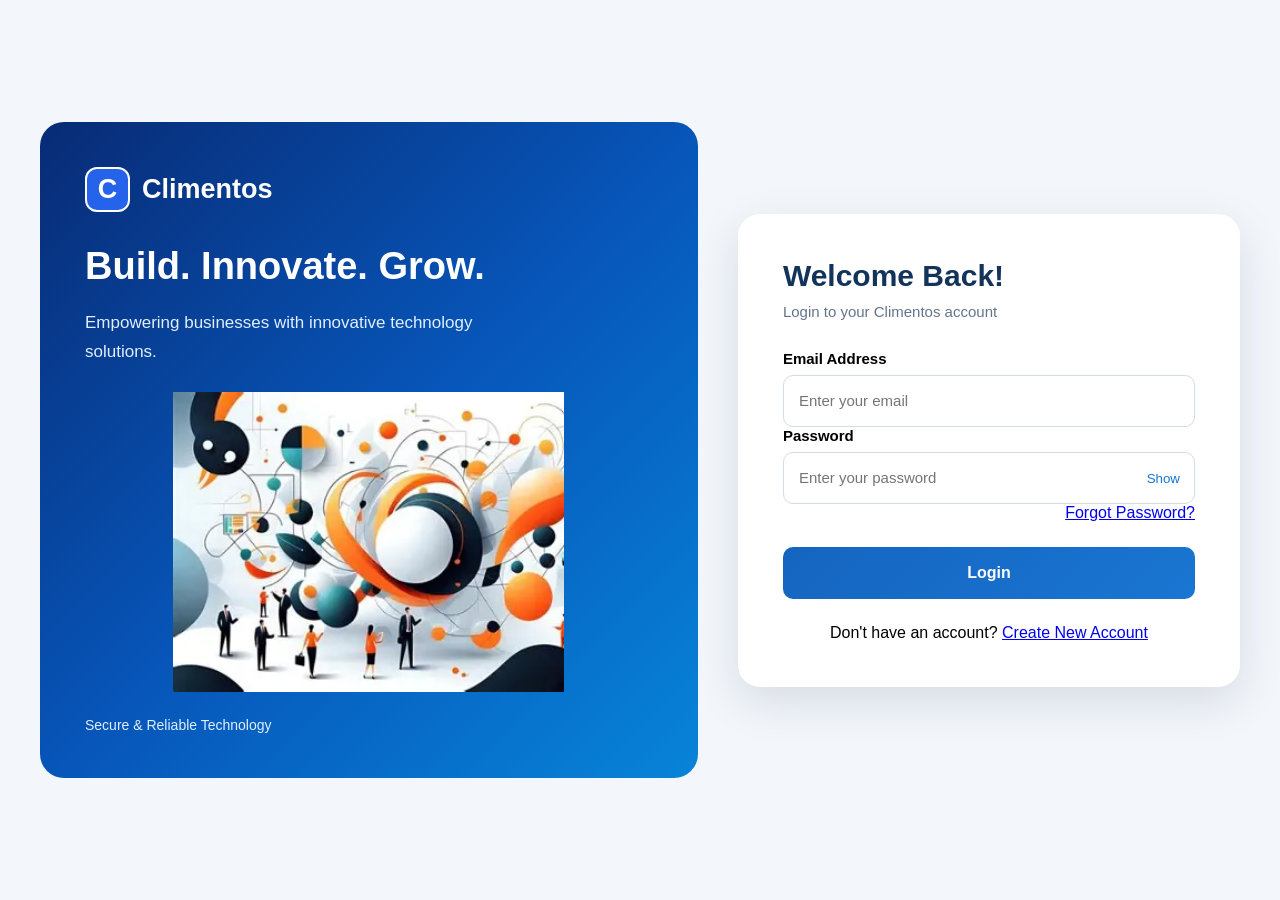
==== 01-frontend/index.html @ eec30c4b "organize climentos fronted folder" ====
<!DOCTYPE html>
<html lang="en">

<head>
    <meta charset="UTF-8">

    <meta name="viewport"
          content="width=device-width, initial-scale=1.0">

    <title>Climentos | Login</title>



    <!-- CSS -->
    <link rel="stylesheet" href="css/style.css">
</head>

<body>

   <!-- Main Login Container -->

<div class="login-container">

    <!-- LEFT SIDE: BRANDING -->

    <div class="branding-section">

        <!-- Logo -->

        <div class="brand-logo">

            <span class="logo-icon">C</span>

            <span>Climentos</span>

        </div>


        <!-- Heading -->

        <div class="branding-content">

            <h1>Build. Innovate. Grow.</h1>

            <p>
                Empowering businesses with
                innovative technology solutions.
            </p>

        </div>


        <!-- Technology Image -->

        <div class="branding-image">

            <img
                src="images/image1.webp"
                alt="Climentos Technology Illustration">

        </div>


        <!-- Footer -->

        <div class="branding-footer">

            Secure &amp; Reliable Technology

        </div>

    </div>


    <!-- RIGHT SIDE: LOGIN -->

    <div class="login-section">

        <div class="login-card">

            <h2>Welcome Back!</h2>

            <p class="login-subtitle">
                Login to your Climentos account
            </p>


            <!--  LOGIN FORM  -->

            <form id="loginForm">

                <div class="mb-3">

                    <label class="form-label">
                        Email Address
                    </label>

                    <input
                        type="email"
                        id="email"
                        class="form-control"
                        placeholder="Enter your email"
                        required>

                </div>


                <div class="mb-3">

                    <label class="form-label">
                        Password
                    </label>

                    <div class="password-wrapper">

                        <input
                            type="password"
                            id="password"
                            class="form-control"
                            placeholder="Enter your password"
                            required>

                        <button
                            type="button"
                            class="password-toggle"
                            id="togglePassword">

                            Show

                        </button>

                    </div>

                </div>


                <div class="forgot-password">

                    <a href="forgot-password.html">
                        Forgot Password?
                    </a>

                </div>


                <button
                    type="submit"
                    class="login-button">

                    Login

                </button>

            </form>


            <div class="signup-link">

                Don't have an account? 
                <a href="signup.html">
                    Create New Account
                </a>

            </div>

        </div>

    </div>

</div>
<!-- JavaScript -->
<script src="js/login.js"></script>
</body>

</html>
---- 01-frontend/css/style.css ----
/* remove default spacing */
*{
    margin: 0;
    padding: 0;
    box-sizing: border-box;
}
/* body part */
body{
font-family: Arial, Helvetica, sans-serif;
background-color: linear-gradient(135deg,#e3f2fd,#f5f7fa);
min-height: 100vh;
display: flex;
justify-content: center;
align-items: center;
}

/* main logincontainer */
.login-container {
    display: flex;
    flex-direction: row;
    align-items: center;
    justify-content: center;

    gap: 40px;

    width: 100%;
    min-height: 100vh;

    padding: 40px;

    box-sizing: border-box;

    background: #f3f7fc;
}


   /* LEFT BRANDING SECTION */


.branding-section {
    flex: 1 1 55%;

    width: auto;

    min-width: 0;

    min-height: 620px;

    padding: 45px;

    box-sizing: border-box;

    display: flex;
    flex-direction: column;
    justify-content: space-between;

    position: relative;

    overflow: hidden;

    border-radius: 24px;

    color: white;

    background: linear-gradient(
        135deg,
        #082b75,
        #0755b8,
        #0784d8
    );
}


/* BRAND LOGO */

.brand-logo {
    display: flex;
    align-items: center;

    gap: 12px;

    font-size: 27px;
    font-weight: bold;
}


/* LOGO CIRCLE */

.logo-icon {
    width: 48px;
    height: 48px;

    border: 2px solid white;
    border-radius: 50%;

    display: flex;
    align-items: center;
    justify-content: center;
}


/* BRANDING HEADING */

.branding-content {
    margin-top: 30px;
}

.branding-content h1 {
    font-size: 38px;
    font-weight: bold;

    line-height: 1.3;

    margin-bottom: 18px;
}

.branding-content p {
    font-size: 17px;
    line-height: 1.7;

    max-width: 450px;

    color: #e0efff;
}


/* TECHNOLOGY IMAGE */

.branding-image {
    width: 100%;

    margin: 25px 0;

    display: flex;
    align-items: center;
    justify-content: center;
}

.branding-image img {
    display: block;

    width: 100%;
    max-width: 520px;

    height: 300px;

    object-fit: contain;

    border-radius: 10%;
}


/* BRANDING FOOTER */

.branding-footer {
    font-size: 14px;

    color: #e0efff;
}



   /* RIGHT LOGIN SECTION */


.login-section {
    flex: 0 1 42%;

    width: auto;

    min-width: 0;

    display: flex;
    align-items: center;
    justify-content: center;
}


/* LOGIN CARD */

.login-card {
    width: 100%;

    max-width: 520px;

    padding: 45px;

    box-sizing: border-box;

    background: #ffffff;

    border-radius: 22px;

    box-shadow: 0 15px 45px rgba(
        15, 23, 42, 0.12
    );
}


/* LOGIN HEADING */

.login-card h2 {
    font-size: 30px;

    font-weight: bold;

    color: #12345a;

    margin-bottom: 10px;
}


/* LOGIN SUBTITLE */

.login-subtitle {
    font-size: 15px;

    color: #64748b;

    margin-bottom: 30px;
}


/* FORM */

#loginForm {
    width: 100%;
}


/* LABEL */

#loginForm .form-label {
    display: block;

    width: 100%;

    font-size: 15px;

    font-weight: 600;

    margin-bottom: 8px;
}


/* INPUT */

#loginForm .form-control {
    display: block;

    width: 100%;

    height: 52px;

    padding: 12px 15px;

    box-sizing: border-box;

    font-size: 15px;

    border: 1px solid #d1dce8;

    border-radius: 10px;
}


/* INPUT FOCUS */

#loginForm .form-control:focus {
    border-color: #1976d2;

    outline: none;

    box-shadow: 0 0 0 3px rgba(
        25, 118, 210, 0.12
    );
}


/* PASSWORD */

.password-wrapper {
    position: relative;

    width: 100%;
}

.password-wrapper input {
    padding-right: 70px !important;
}


/* SHOW PASSWORD */

.password-toggle {
    position: absolute;

    top: 50%;
    right: 15px;

    transform: translateY(-50%);

    background: transparent;
    border: none;

    color: #1976d2;

    cursor: pointer;
}


/* LOGIN BUTTON */

.login-button {
    display: block;

    width: 100%;
    height: 52px;

    border: none;
    border-radius: 10px;

    background: linear-gradient(
        135deg,
        #1565c0,
        #1976d2
    );

    color: white;

    font-size: 16px;
    font-weight: bold;

    cursor: pointer;
}


/* LOGIN BUTTON HOVER */

.login-button:hover {
    background: #0d47a1;
}


/* FORGOT PASSWORD */

.forgot-password {
    text-align: right;

    margin-bottom: 25px;
}


/* CREATE ACCOUNT */

.signup-link {
    text-align: center;

    margin-top: 25px;
}



   /* RESPONSIVE design */

@media (max-width: 900px) {

    .login-container {
        flex-direction: column;

        padding: 20px;
    }

    .branding-section {
        flex: auto;

        width: 100%;

        min-height: 450px;
    }

    .login-section {
        flex: auto;

        width: 100%;
    }

    .login-card {
        max-width: 550px;
    }

}
/* Forgot Password Page */

.forgot-container {

    width: 350px;

    padding: 30px;

    background: white;

    border-radius: 12px;

    box-shadow: 0 8px 25px rgba(0, 0, 0, 0.1);

    margin: 100px auto;

    text-align: center;

}


/* Heading */

.forgot-container h2 {

    color: #007bff;

    margin-bottom: 15px;

}


/* Description */

.forgot-container p {

    color: #666;

    font-size: 14px;

    margin-bottom: 25px;

}


/* Label */

.forgot-container label {

    display: block;

    text-align: left;

    margin-bottom: 8px;

    font-weight: bold;

}


/* Input */

.forgot-container input {

    width: 100%;

    padding: 12px;

    border: 1px solid #ccc;

    border-radius: 6px;

    box-sizing: border-box;

    margin-bottom: 20px;

    outline: none;

}


/* Input Focus */

.forgot-container input:focus {

    border-color: #007bff;

}


/* Button */

.forgot-container button {

    width: 100%;

    padding: 12px;

    background: #007bff;

    color: white;

    border: none;

    border-radius: 6px;

    cursor: pointer;

    font-size: 15px;

}


/* Button Hover */

.forgot-container button:hover {

    background: #0056b3;

}


/* Back to Login */

.forgot-container a {

    display: inline-block;

    margin-top: 20px;

    color: #007bff;

    text-decoration: none;

}


/* Message */

#message {

    margin-top: 15px;

    font-size: 14px;

}


/* Responsive */

@media (max-width: 480px) {

    .forgot-container {

        width: 85%;

        padding: 20px;

        box-sizing: border-box;

        margin: 60px auto;

    }

}

   /* STYLE SIGNUP PAGE */


.signup-page {
    margin: 0;
    min-height: 100vh;
    background: #f0f2f5;

    font-family: Arial, sans-serif;

    display: flex;
    flex-direction: column;
    align-items: center;
}


/* HEADER */

.signup-header {
    text-align: center;
    margin-top: 25px;
}

.signup-header h1 {
    color: #2563eb;
    font-size: 38px;
    margin-bottom: 5px;
}

.signup-header p {
    color: #606770;
    margin-top: 0;
}


/* SIGNUP CARD */

.signup-container {
    width: 100%;
    max-width: 430px;

    background: white;

    margin: 25px 15px;

    padding: 25px;

    border-radius: 10px;

    box-shadow: 0 4px 15px rgba(0, 0, 0, 0.12);

    box-sizing: border-box;
}


/* HEADING */

.signup-heading {
    text-align: center;

    border-bottom: 1px solid #dddfe2;

    padding-bottom: 15px;

    margin-bottom: 20px;
}

.signup-heading h2 {
    font-size: 25px;
    margin: 0 0 8px;
    color: #1c1e21;
}

.signup-heading p {
    margin: 0;
    color: #606770;
}


/* NAME ROW */

.name-row {
    display: flex;
    gap: 10px;
    margin-bottom: 15px;
}

.name-row input {
    width: 50%;
    min-width: 0;
}


/* INPUT FIELDS */

.signup-field {
    margin-bottom: 15px;
}

.signup-field input,
.name-row input {

    width: 100%;

    box-sizing: border-box;

    padding: 12px;

    border: 1px solid #ccd0d5;

    border-radius: 6px;

    font-size: 15px;

    background: #f5f6f7;

    outline: none;

}

.signup-field input:focus,
.name-row input:focus {

    border-color: #2563eb;

    background: white;

}


/* LABEL */

.signup-field > label {
    display: block;

    font-size: 13px;

    color: #606770;

    margin-bottom: 8px;
}


/* GENDER */

.gender-row {
    display: flex;
    gap: 8px;
}

.gender-option {

    flex: 1;

    display: flex;

    justify-content: space-between;

    align-items: center;

    padding: 10px;

    border: 1px solid #ccd0d5;

    border-radius: 6px;

    font-size: 14px;

    cursor: pointer;

}

.gender-option input {
    width: auto;
    margin: 0;
}


/* TERMS */

.signup-terms {
    font-size: 12px;

    color: #606770;

    margin: 15px 0;
}

.signup-terms label {
    display: flex;
    align-items: center;
    gap: 8px;
}

.signup-terms input {
    width: auto;
}


/* MESSAGE */

#signupMessage {
    font-size: 13px;
    color: #dc3545;
    text-align: center;
}

#signupMessage.success {
    color: #198754;
}


/* SIGNUP BUTTON */

.signup-button {

    width: 100%;

    padding: 12px;

    border: none;

    border-radius: 6px;

    background: #198754;

    color: white;

    font-size: 17px;

    font-weight: bold;

    cursor: pointer;

    margin-top: 10px;

}

.signup-button:hover {
    background: #157347;
}


/* LOGIN LINK */

.signup-login {

    text-align: center;

    margin-top: 20px;

}

.signup-login a {

    color: #2563eb;

    text-decoration: none;

    font-size: 15px;

    font-weight: bold;

}

.signup-login a:hover {
    text-decoration: underline;
}


/* MOBILE RESPONSIVE */

@media (max-width: 480px) {

    .signup-container {
        margin: 20px 12px;
        padding: 20px;
    }

    .signup-header h1 {
        font-size: 32px;
    }

    .name-row {
        gap: 8px;
    }

    .gender-row {
        gap: 5px;
    }

    .gender-option {
        padding: 8px;
        font-size: 12px;
    }

}
/* WELCOME PAGE */

.welcome-body {
    margin: 0;
    min-height: 100vh;

    display: flex;
    justify-content: center;
    align-items: center;

    font-family: Arial, sans-serif;

    background: linear-gradient(
        135deg,
        #e3f2fd,
        #f5f7fa,
        #dbeafe
    );
}

/* MAIN CONTAINER */

.welcome-container {
    width: 90%;
    max-width: 900px;

    padding: 40px;

    background: white;

    border-radius: 20px;

    box-shadow: 0 10px 35px rgba(0, 0, 0, 0.1);

    text-align: center;
}

/* LOGO */

.welcome-logo {
    display: flex;
    justify-content: center;
    align-items: center;

    gap: 10px;

    font-size: 25px;
    font-weight: bold;

    color: #2563eb;
}

/* LOGO ICON */

.logo-icon {
    width: 45px;
    height: 45px;

    display: flex;
    justify-content: center;
    align-items: center;

    background: #2563eb;

    color: white;

    border-radius: 12px;
}

/* CONTENT */

.welcome-content {
    margin-top: 50px;
}

.welcome-content h1 {
    font-size: 36px;
    color: #1e293b;
}

.welcome-content p {
    font-size: 17px;
    color: #64748b;

    line-height: 1.7;
}

/* BUTTON */

.welcome-content button {
    margin-top: 25px;

    padding: 12px 35px;

    border: none;
    border-radius: 8px;

    background: #2563eb;
    color: white;

    font-size: 16px;

    cursor: pointer;
}

.welcome-content button:hover {
    background: #1d4ed8;
}

/* RESPONSIVE */

@media (max-width: 600px) {

    .welcome-container {
        padding: 25px;
    }

    .welcome-content h1 {
        font-size: 28px;
    }

}
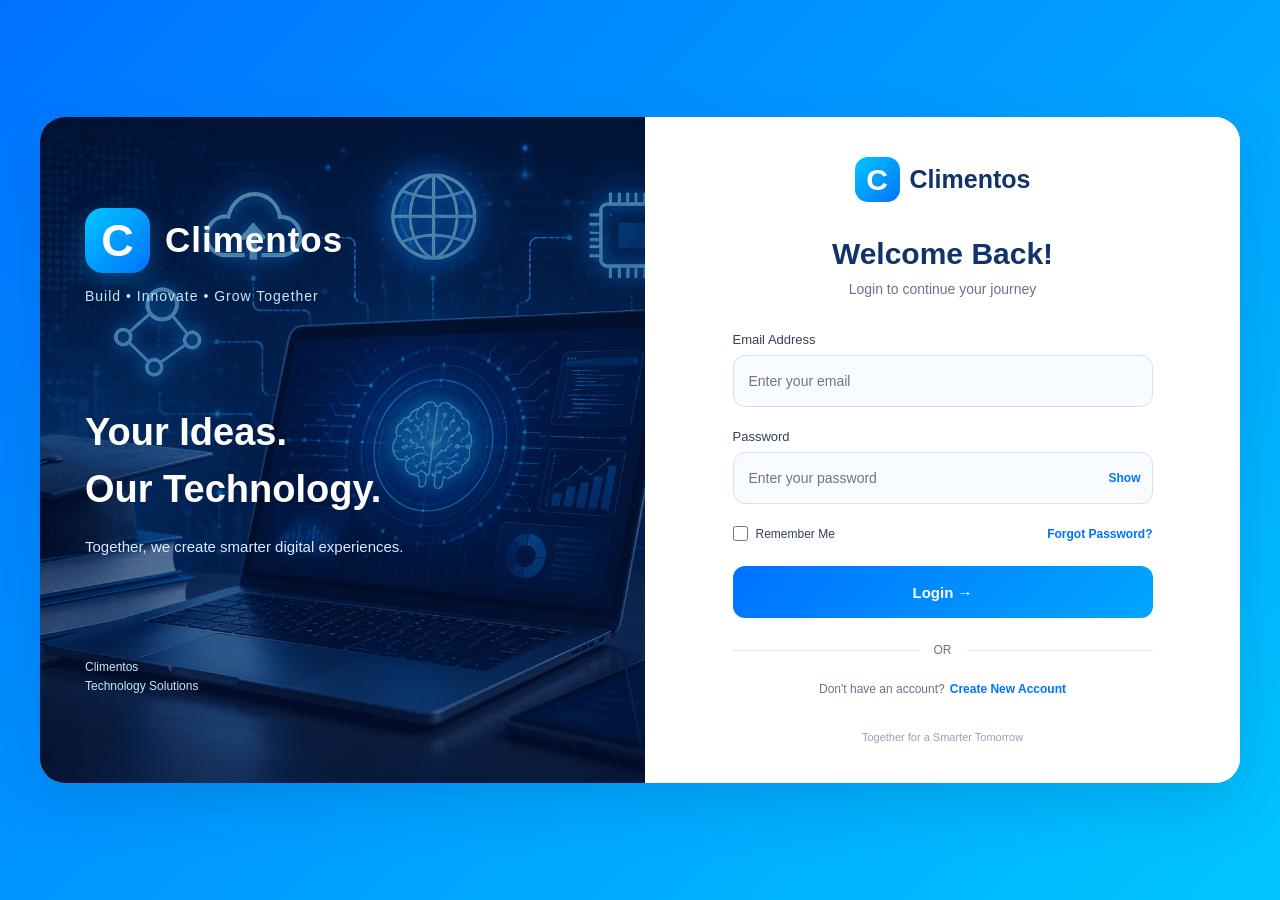
==== commit 5bd1b555: "Backup existing ClimentosLoginSystem before changes" ====
--- a/01-frontend/index.html
+++ b/01-frontend/index.html
@@ -2,174 +2,717 @@
 <html lang="en">
 
 <head>
+
+    <!-- Character encoding -->
+
     <meta charset="UTF-8">
+
+
+    <!-- Responsive design -->
 
     <meta name="viewport"
           content="width=device-width, initial-scale=1.0">
 
+
+    <!-- Browser title -->
+
     <title>Climentos | Login</title>
 
-
-
-    <!-- CSS -->
+    <!-- CSS CONNECTION -->
+
     <link rel="stylesheet" href="css/style.css">
+
 </head>
 
+
 <body>
 
-   <!-- Main Login Container -->
-
-<div class="login-container">
-
-    <!-- LEFT SIDE: BRANDING -->
-
-    <div class="branding-section">
-
-        <!-- Logo -->
-
-        <div class="brand-logo">
-
-            <span class="logo-icon">C</span>
-
-            <span>Climentos</span>
+
+    
+         <!-- MAIN LOGIN CONTAINER -->
+
+    <div class="login-container">
+
+
+
+             <!-- LEFT BRANDING SECTION -->
+       
+
+        <div class="branding-section">
+
+
+            <!-- BRANDING CONTENT -->
+
+            <div class="branding-content">
+
+
+                <!-- COMPANY LOGO -->
+
+                <div class="brand-logo">
+
+
+                    <!-- C ICON -->
+
+                    <div class="logo-icon">
+
+                        <span>C</span>
+
+                    </div>
+
+
+                    <!-- COMPANY NAME -->
+
+                    <span class="brand-name">
+
+                        Climentos
+
+                    </span>
+
+
+                </div>
+
+
+
+                <!-- TAGLINE -->
+
+                <p class="brand-tagline">
+
+                    Build • Innovate • Grow Together
+
+                </p>
+
+
+
+                <!-- BRAND MESSAGE -->
+
+                <div class="brand-message">
+
+                    <h1>
+
+                        Your Ideas.
+
+                        <br>
+
+                        Our Technology.
+
+                    </h1>
+
+
+                    <p>
+
+                        Together, we create smarter
+                        digital experiences.
+
+                    </p>
+
+                </div>
+
+
+
+                <!-- BRAND FOOTER -->
+
+                <div class="brand-footer">
+
+                    <span>Climentos</span>
+
+                    <span>Technology Solutions</span>
+
+                </div>
+
+
+
+            </div>
+
 
         </div>
 
 
-        <!-- Heading -->
-
-        <div class="branding-content">
-
-            <h1>Build. Innovate. Grow.</h1>
-
-            <p>
-                Empowering businesses with
-                innovative technology solutions.
-            </p>
-
-        </div>
-
-
-        <!-- Technology Image -->
-
-        <div class="branding-image">
-
-            <img
-                src="images/image1.webp"
-                alt="Climentos Technology Illustration">
-
-        </div>
-
-
-        <!-- Footer -->
-
-        <div class="branding-footer">
-
-            Secure &amp; Reliable Technology
-
-        </div>
-
-    </div>
-
-
-    <!-- RIGHT SIDE: LOGIN -->
-
-    <div class="login-section">
-
-        <div class="login-card">
-
-            <h2>Welcome Back!</h2>
-
-            <p class="login-subtitle">
-                Login to your Climentos account
-            </p>
-
-
-            <!--  LOGIN FORM  -->
-
-            <form id="loginForm">
-
-                <div class="mb-3">
-
-                    <label class="form-label">
-                        Email Address
-                    </label>
-
-                    <input
-                        type="email"
-                        id="email"
-                        class="form-control"
-                        placeholder="Enter your email"
-                        required>
+
+      
+             <!-- RIGHT LOGIN SECTION -->
+   
+
+        <div class="login-section">
+
+
+
+            <!-- LOGIN CARD -->
+
+            <div class="login-card">
+               
+                     <!-- LOGIN LOGO -->                
+
+                <div class="login-logo">
+
+
+                    <div class="login-logo-icon">
+
+                        C
+
+                    </div>
+
+
+                    <h2>
+
+                        Climentos
+
+                    </h2>
+
 
                 </div>
 
 
-                <div class="mb-3">
-
-                    <label class="form-label">
-                        Password
-                    </label>
-
-                    <div class="password-wrapper">
-
-                        <input
-                            type="password"
-                            id="password"
-                            class="form-control"
-                            placeholder="Enter your password"
-                            required>
+            <!-- login view -->
+
+                <div id="loginView">
+
+
+                    <!-- WELCOME -->
+
+                    <h1 class="welcome-heading">
+
+                        Welcome Back!
+
+                    </h1>
+
+
+                    <p class="welcome-text">
+
+                        Login to continue your journey
+
+                    </p>
+
+
+
+                    <!-- LOGIN FORM -->
+
+                    <form id="loginForm">
+
+
+
+                        <!-- EMAIL -->
+
+                        <div class="input-group">
+
+
+                            <label for="email">
+
+                                Email Address
+
+                            </label>
+
+
+                            <input
+                                type="email"
+                                id="email"
+                                name="email"
+                                placeholder="Enter your email"
+                                required>
+
+
+                        </div>
+
+
+
+                        <!-- PASSWORD -->
+
+                        <div class="input-group">
+
+
+                            <label for="password">
+
+                                Password
+
+                            </label>
+
+
+
+                            <div class="password-container">
+
+
+                                <input
+                                    type="password"
+                                    id="password"
+                                    name="password"
+                                    placeholder="Enter your password"
+                                    minlength="6"
+                                    required>
+
+
+
+                                <!-- SHOW PASSWORD -->
+
+                                <button
+                                    type="button"
+                                    id="togglePassword"
+                                    class="password-toggle">
+
+                                    Show
+
+                                </button>
+
+
+                            </div>
+
+
+                        </div>
+
+
+
+                        <!-- REMEMBER AND FORGOT -->
+
+                        <div class="login-options">
+
+
+
+                            <!-- REMEMBER ME -->
+
+                            <label class="remember-label">
+
+
+                                <input
+                                    type="checkbox"
+                                    id="rememberMe">
+
+
+                                <span>
+
+                                    Remember Me
+
+                                </span>
+
+
+                            </label>
+
+
+
+                            <!-- FORGOT PASSWORD -->
+
+                            <button
+                                type="button"
+                                id="forgotPasswordBtn"
+                                class="text-link">
+
+                                Forgot Password?
+
+                            </button>
+
+
+
+                        </div>
+
+
+
+                        <!-- LOGIN BUTTON -->
+
+                        <button
+                            type="submit"
+                            class="login-button">
+
+                            Login →
+
+                        </button>
+
+
+
+                    </form>
+
+
+
+                    <!-- DIVIDER -->
+
+                    <div class="divider">
+
+
+                        <span></span>
+
+
+                        <p>OR</p>
+
+
+                        <span></span>
+
+
+                    </div>
+
+
+
+                    <!-- CREATE ACCOUNT -->
+
+                    <div class="create-account">
+
+
+                        <p>
+
+                            Don't have an account?
+
+                        </p>
+
+
 
                         <button
                             type="button"
-                            class="password-toggle"
-                            id="togglePassword">
-
-                            Show
+                            id="createAccountBtn"
+                            class="text-link">
+
+                            Create New Account
 
                         </button>
 
+
+
                     </div>
 
+
+
                 </div>
 
 
-                <div class="forgot-password">
-
-                    <a href="forgot-password.html">
-                        Forgot Password?
-                    </a>
+
+               <!-- forgot password view -->
+
+                <div id="forgotView" class="hidden-view">
+
+
+
+                    <!-- HEADING -->
+
+                    <h1 class="welcome-heading">
+
+                        Reset Password
+
+                    </h1>
+
+
+
+                    <p class="welcome-text">
+
+                        Enter your details to reset your password
+
+                    </p>
+
+
+
+                    <!-- FORGOT PASSWORD FORM -->
+
+                    <form id="forgotForm">
+
+
+
+                        <!-- EMAIL -->
+
+                        <div class="input-group">
+
+
+                            <label for="resetEmail">
+
+                                Email Address
+
+                            </label>
+
+
+
+                            <input
+                                type="email"
+                                id="resetEmail"
+                                name="resetEmail"
+                                placeholder="Enter your registered email"
+                                required>
+
+
+
+                        </div>
+
+
+
+                        <!-- NEW PASSWORD -->
+
+                        <div class="input-group">
+
+
+                            <label for="newPassword">
+
+                                New Password
+
+                            </label>
+
+
+
+                            <input
+                                type="password"
+                                id="newPassword"
+                                name="newPassword"
+                                placeholder="Enter new password"
+                                minlength="6"
+                                required>
+
+
+
+                        </div>
+
+
+
+                        <!-- CONFIRM PASSWORD -->
+
+                        <div class="input-group">
+
+
+                            <label for="confirmResetPassword">
+
+                                Confirm Password
+
+                            </label>
+
+
+
+                            <input
+                                type="password"
+                                id="confirmResetPassword"
+                                name="confirmResetPassword"
+                                placeholder="Confirm new password"
+                                minlength="6"
+                                required>
+
+
+
+                        </div>
+
+
+
+                        <!-- RESET BUTTON -->
+
+                        <button
+                            type="submit"
+                            class="login-button">
+
+                            Reset Password
+
+                        </button>
+
+
+
+                    </form>
+
+
+
+                    <!-- BACK TO LOGIN -->
+
+                    <button
+                        type="button"
+                        id="backToLoginFromForgot"
+                        class="back-button">
+
+                        ← Back to Login
+
+                    </button>
+
+
 
                 </div>
 
 
-                <button
-                    type="submit"
-                    class="login-button">
-
-                    Login
-
-                </button>
-
-            </form>
-
-
-            <div class="signup-link">
-
-                Don't have an account? 
-                <a href="signup.html">
-                    Create New Account
-                </a>
+<!-- 
+              create account view -->
+
+                <div id="signupView" class="hidden-view">
+
+
+
+                    <!-- HEADING -->
+
+                    <h1 class="welcome-heading">
+
+                        Create Account
+
+                    </h1>
+
+
+
+                    <p class="welcome-text">
+
+                        Join Climentos and start your journey
+
+                    </p>
+
+
+
+                    <!-- SIGNUP FORM -->
+
+                    <form id="signupForm">
+
+
+
+                        <!-- FULL NAME -->
+
+                        <div class="input-group">
+
+
+                            <label for="fullName">
+
+                                Full Name
+
+                            </label>
+
+
+
+                            <input
+                                type="text"
+                                id="fullName"
+                                name="fullName"
+                                placeholder="Enter your full name"
+                                minlength="2"
+                                required>
+
+
+
+                        </div>
+
+
+
+                        <!-- EMAIL -->
+
+                        <div class="input-group">
+
+
+                            <label for="signupEmail">
+
+                                Email Address
+
+                            </label>
+
+
+
+                            <input
+                                type="email"
+                                id="signupEmail"
+                                name="signupEmail"
+                                placeholder="Enter your email"
+                                required>
+
+
+
+                        </div>
+
+
+
+                        <!-- PASSWORD -->
+
+                        <div class="input-group">
+
+
+                            <label for="signupPassword">
+
+                                Password
+
+                            </label>
+
+
+
+                            <input
+                                type="password"
+                                id="signupPassword"
+                                name="signupPassword"
+                                placeholder="Create password"
+                                minlength="6"
+                                required>
+
+
+
+                        </div>
+
+
+
+                        <!-- CONFIRM PASSWORD -->
+
+                        <div class="input-group">
+
+
+                            <label for="confirmPassword">
+
+                                Confirm Password
+
+                            </label>
+
+
+
+                            <input
+                                type="password"
+                                id="confirmPassword"
+                                name="confirmPassword"
+                                placeholder="Confirm password"
+                                minlength="6"
+                                required>
+
+
+
+                        </div>
+
+
+
+                        <!-- CREATE ACCOUNT BUTTON -->
+
+                        <button
+                            type="submit"
+                            class="login-button">
+
+                            Create Account
+
+                        </button>
+
+
+
+                    </form>
+
+
+
+                    <!-- BACK TO LOGIN -->
+
+                    <button
+                        type="button"
+                        id="backToLoginFromSignup"
+                        class="back-button">
+
+                        ← Back to Login
+
+                    </button>
+
+
+
+                </div>
+
+
+
+              
+                     <!-- LOGIN FOOTER -->
+                
+
+                <div class="login-footer">
+
+                    Together for a Smarter Tomorrow
+
+                </div>
+
+
 
             </div>
 
+
+
         </div>
 
+
+
     </div>
 
-</div>
-<!-- JavaScript -->
-<script src="js/login.js"></script>
+
+
+
+         <!-- JAVASCRIPT CONNECTION -->
+   
+
+    <script src="js/script.js"></script>
+
+
 </body>
 
 </html>
--- a/01-frontend/css/style.css
+++ b/01-frontend/css/style.css
@@ -1,977 +1,950 @@
-/* remove default spacing */
-*{
+/* page reset */
+
+* {
     margin: 0;
     padding: 0;
     box-sizing: border-box;
 }
-/* body part */
-body{
-font-family: Arial, Helvetica, sans-serif;
-background-color: linear-gradient(135deg,#e3f2fd,#f5f7fa);
-min-height: 100vh;
-display: flex;
-justify-content: center;
-align-items: center;
-}
-
-/* main logincontainer */
-.login-container {
-    display: flex;
-    flex-direction: row;
-    align-items: center;
+
+
+    /* body */
+
+body {
+
+    font-family:  sans-serif;
+
+    min-height: 100vh;
+
+    display: flex;
+
     justify-content: center;
 
-    gap: 40px;
-
-    width: 100%;
-    min-height: 100vh;
-
-    padding: 40px;
-
-    box-sizing: border-box;
-
-    background: #f3f7fc;
-}
-
-
-   /* LEFT BRANDING SECTION */
-
-
-.branding-section {
-    flex: 1 1 55%;
-
-    width: auto;
-
-    min-width: 0;
-
-    min-height: 620px;
-
-    padding: 45px;
-
-    box-sizing: border-box;
-
-    display: flex;
-    flex-direction: column;
-    justify-content: space-between;
-
-    position: relative;
-
-    overflow: hidden;
-
-    border-radius: 24px;
-
-    color: white;
+    align-items: center;
+
+    padding: 30px;
 
     background: linear-gradient(
         135deg,
-        #082b75,
-        #0755b8,
-        #0784d8
+    #0072ff,
+    #00c6ff,
+    #7c3aed,
+    #0072ff);
+    
+
+    background-size: 300% 300%;
+
+    animation: backgroundMove 4s linear infinite;
+
+}
+
+/* animated background */
+
+@keyframes backgroundMove {
+
+    0% {
+        background-position: 0% 50%;
+    }
+
+    50% {
+        background-position: 100% 50%;
+    }
+
+    100% {
+        background-position: 0% 50%;
+    }
+
+}
+
+
+/* main container */
+
+.login-container {
+
+    width: 100%;
+
+    max-width: 1200px;
+
+    min-height: 650px;
+
+    display: flex;
+
+    background: white;
+
+    border-radius: 25px;
+
+    overflow: hidden;
+
+    box-shadow: 0 20px 60px rgba(
+        0,
+        40,
+        100,
+        0.15
     );
-}
-
-
-/* BRAND LOGO */
+
+}
+
+
+/* left branding section */
+
+.branding-section {
+
+    flex: 1;
+
+    min-width: 0;
+
+    min-height: 650px;
+
+    position: relative;
+
+    display: flex;
+
+    align-items: center;
+
+    justify-content: center;
+
+    padding: 45px;
+
+    color: white;
+
+
+    /* BACKGROUND IMAGE */
+
+    background-image:
+
+        linear-gradient(
+            rgba(3, 25, 75, 0.45),
+            rgba(2, 20, 65, 0.55)
+        ),
+
+        url("../images/brand-bg2.png");
+
+
+    background-size: cover;
+
+    background-position: center;
+
+    background-repeat: no-repeat;
+
+}
+
+
+/* branding content */
+
+.branding-content {
+
+    width: 100%;
+
+    position: relative;
+
+    z-index: 2;
+
+}
+
+/* company logo */
 
 .brand-logo {
-    display: flex;
-    align-items: center;
-
-    gap: 12px;
-
-    font-size: 27px;
-    font-weight: bold;
-}
-
-
-/* LOGO CIRCLE */
+
+    display: flex;
+
+    align-items: center;
+
+    gap: 15px;
+
+    margin-bottom: 15px;
+
+}
+
+/* logo icon */
 
 .logo-icon {
-    width: 48px;
-    height: 48px;
-
-    border: 2px solid white;
-    border-radius: 50%;
-
-    display: flex;
-    align-items: center;
+
+    width: 65px;
+
+    height: 65px;
+
+    display: flex;
+
+    align-items: center;
+
     justify-content: center;
-}
-
-
-/* BRANDING HEADING */
-
-.branding-content {
-    margin-top: 30px;
-}
-
-.branding-content h1 {
-    font-size: 38px;
-    font-weight: bold;
-
-    line-height: 1.3;
-
-    margin-bottom: 18px;
-}
-
-.branding-content p {
-    font-size: 17px;
-    line-height: 1.7;
-
-    max-width: 450px;
-
-    color: #e0efff;
-}
-
-
-/* TECHNOLOGY IMAGE */
-
-.branding-image {
-    width: 100%;
-
-    margin: 25px 0;
-
-    display: flex;
-    align-items: center;
-    justify-content: center;
-}
-
-.branding-image img {
-    display: block;
-
-    width: 100%;
-    max-width: 520px;
-
-    height: 300px;
-
-    object-fit: contain;
-
-    border-radius: 10%;
-}
-
-
-/* BRANDING FOOTER */
-
-.branding-footer {
-    font-size: 14px;
-
-    color: #e0efff;
-}
-
-
-
-   /* RIGHT LOGIN SECTION */
-
-
-.login-section {
-    flex: 0 1 42%;
-
-    width: auto;
-
-    min-width: 0;
-
-    display: flex;
-    align-items: center;
-    justify-content: center;
-}
-
-
-/* LOGIN CARD */
-
-.login-card {
-    width: 100%;
-
-    max-width: 520px;
-
-    padding: 45px;
-
-    box-sizing: border-box;
-
-    background: #ffffff;
-
-    border-radius: 22px;
-
-    box-shadow: 0 15px 45px rgba(
-        15, 23, 42, 0.12
-    );
-}
-
-
-/* LOGIN HEADING */
-
-.login-card h2 {
-    font-size: 30px;
-
-    font-weight: bold;
-
-    color: #12345a;
-
-    margin-bottom: 10px;
-}
-
-
-/* LOGIN SUBTITLE */
-
-.login-subtitle {
-    font-size: 15px;
-
-    color: #64748b;
-
-    margin-bottom: 30px;
-}
-
-
-/* FORM */
-
-#loginForm {
-    width: 100%;
-}
-
-
-/* LABEL */
-
-#loginForm .form-label {
-    display: block;
-
-    width: 100%;
-
-    font-size: 15px;
-
-    font-weight: 600;
-
-    margin-bottom: 8px;
-}
-
-
-/* INPUT */
-
-#loginForm .form-control {
-    display: block;
-
-    width: 100%;
-
-    height: 52px;
-
-    padding: 12px 15px;
-
-    box-sizing: border-box;
-
-    font-size: 15px;
-
-    border: 1px solid #d1dce8;
-
-    border-radius: 10px;
-}
-
-
-/* INPUT FOCUS */
-
-#loginForm .form-control:focus {
-    border-color: #1976d2;
-
-    outline: none;
-
-    box-shadow: 0 0 0 3px rgba(
-        25, 118, 210, 0.12
-    );
-}
-
-
-/* PASSWORD */
-
-.password-wrapper {
-    position: relative;
-
-    width: 100%;
-}
-
-.password-wrapper input {
-    padding-right: 70px !important;
-}
-
-
-/* SHOW PASSWORD */
-
-.password-toggle {
-    position: absolute;
-
-    top: 50%;
-    right: 15px;
-
-    transform: translateY(-50%);
-
-    background: transparent;
-    border: none;
-
-    color: #1976d2;
-
-    cursor: pointer;
-}
-
-
-/* LOGIN BUTTON */
-
-.login-button {
-    display: block;
-
-    width: 100%;
-    height: 52px;
-
-    border: none;
-    border-radius: 10px;
+
+    border-radius: 18px;
 
     background: linear-gradient(
         135deg,
-        #1565c0,
-        #1976d2
+        #00c6ff,
+        #0072ff
     );
 
+    box-shadow: 0 8px 25px rgba(
+        0,
+        160,
+        255,
+        0.35
+    );
+
+}
+
+
+/* C logo */
+
+.logo-icon span {
+
+    font-size: 45px;
+
+    font-weight: 700;
+
     color: white;
 
-    font-size: 16px;
-    font-weight: bold;
-
-    cursor: pointer;
-}
-
-
-/* LOGIN BUTTON HOVER */
-
-.login-button:hover {
-    background: #0d47a1;
-}
-
-
-/* FORGOT PASSWORD */
-
-.forgot-password {
-    text-align: right;
-
-    margin-bottom: 25px;
-}
-
-
-/* CREATE ACCOUNT */
-
-.signup-link {
-    text-align: center;
-
-    margin-top: 25px;
-}
-
-
-
-   /* RESPONSIVE design */
-
-@media (max-width: 900px) {
-
-    .login-container {
-        flex-direction: column;
-
-        padding: 20px;
-    }
-
-    .branding-section {
-        flex: auto;
-
-        width: 100%;
-
-        min-height: 450px;
-    }
-
-    .login-section {
-        flex: auto;
-
-        width: 100%;
-    }
-
-    .login-card {
-        max-width: 550px;
-    }
-
-}
-/* Forgot Password Page */
-
-.forgot-container {
-
-    width: 350px;
-
-    padding: 30px;
-
-    background: white;
-
-    border-radius: 12px;
-
-    box-shadow: 0 8px 25px rgba(0, 0, 0, 0.1);
-
-    margin: 100px auto;
-
-    text-align: center;
-
-}
-
-
-/* Heading */
-
-.forgot-container h2 {
-
-    color: #007bff;
+    line-height: 1;
+
+}
+
+
+/* company name */
+
+.brand-name {
+
+    font-size: 35px;
+
+    font-weight: 700;
+
+    letter-spacing: 1px;
+
+    color: white;
+
+}
+
+
+/* tagline */
+
+.brand-tagline {
+
+    font-size: 14px;
+
+    letter-spacing: 1px;
+
+    color: #c7e7ff;
+
+    margin-bottom: 100px;
+
+}
+
+
+/* brand message */
+
+.brand-message {
+
+    margin-bottom: 100px;
+
+}
+
+
+/* BRAND HEADING */
+
+.brand-message h1 {
+
+    font-size: 38px;
+
+    font-weight: 700;
+
+    line-height: 1.5;
 
     margin-bottom: 15px;
 
 }
 
 
-/* Description */
-
-.forgot-container p {
-
-    color: #666;
-
-    font-size: 14px;
-
-    margin-bottom: 25px;
-
-}
-
-
-/* Label */
-
-.forgot-container label {
-
-    display: block;
-
-    text-align: left;
-
-    margin-bottom: 8px;
-
-    font-weight: bold;
-
-}
-
-
-/* Input */
-
-.forgot-container input {
+/* BRAND DESCRIPTION */
+
+.brand-message p {
+
+    font-size: 15px;
+
+    line-height: 1.8;
+
+    color: #dbeafe;
+
+    max-width: 350px;
+
+}
+
+/* brand footer */
+
+.brand-footer {
+
+    display: flex;
+
+    flex-direction: column;
+
+    gap: 5px;
+
+    font-size: 12px;
+
+    color: #c7e7ff;
+
+}
+
+
+/* right login section */
+.login-section {
+
+    flex: 1;
+
+    min-width: 0;
+
+    display: flex;
+
+    align-items: center;
+
+    justify-content: center;
+
+    padding: 40px;
+
+    background: #ffffff;
+
+}
+
+/* login card */
+
+.login-card {
 
     width: 100%;
 
-    padding: 12px;
-
-    border: 1px solid #ccc;
-
-    border-radius: 6px;
-
-    box-sizing: border-box;
-
-    margin-bottom: 20px;
-
-    outline: none;
-
-}
-
-
-/* Input Focus */
-
-.forgot-container input:focus {
-
-    border-color: #007bff;
-
-}
-
-
-/* Button */
-
-.forgot-container button {
-
-    width: 100%;
-
-    padding: 12px;
-
-    background: #007bff;
-
-    color: white;
-
-    border: none;
-
-    border-radius: 6px;
-
-    cursor: pointer;
-
-    font-size: 15px;
-
-}
-
-
-/* Button Hover */
-
-.forgot-container button:hover {
-
-    background: #0056b3;
-
-}
-
-
-/* Back to Login */
-
-.forgot-container a {
-
-    display: inline-block;
-
-    margin-top: 20px;
-
-    color: #007bff;
-
-    text-decoration: none;
-
-}
-
-
-/* Message */
-
-#message {
-
-    margin-top: 15px;
-
-    font-size: 14px;
-
-}
-
-
-/* Responsive */
-
-@media (max-width: 480px) {
-
-    .forgot-container {
-
-        width: 85%;
-
-        padding: 20px;
-
-        box-sizing: border-box;
-
-        margin: 60px auto;
-
-    }
-
-}
-
-   /* STYLE SIGNUP PAGE */
-
-
-.signup-page {
-    margin: 0;
-    min-height: 100vh;
-    background: #f0f2f5;
-
-    font-family: Arial, sans-serif;
-
-    display: flex;
-    flex-direction: column;
-    align-items: center;
-}
-
-
-/* HEADER */
-
-.signup-header {
-    text-align: center;
-    margin-top: 25px;
-}
-
-.signup-header h1 {
-    color: #2563eb;
-    font-size: 38px;
-    margin-bottom: 5px;
-}
-
-.signup-header p {
-    color: #606770;
-    margin-top: 0;
-}
-
-
-/* SIGNUP CARD */
-
-.signup-container {
-    width: 100%;
-    max-width: 430px;
-
-    background: white;
-
-    margin: 25px 15px;
-
-    padding: 25px;
-
-    border-radius: 10px;
-
-    box-shadow: 0 4px 15px rgba(0, 0, 0, 0.12);
-
-    box-sizing: border-box;
-}
-
-
-/* HEADING */
-
-.signup-heading {
-    text-align: center;
-
-    border-bottom: 1px solid #dddfe2;
-
-    padding-bottom: 15px;
-
-    margin-bottom: 20px;
-}
-
-.signup-heading h2 {
-    font-size: 25px;
-    margin: 0 0 8px;
-    color: #1c1e21;
-}
-
-.signup-heading p {
-    margin: 0;
-    color: #606770;
-}
-
-
-/* NAME ROW */
-
-.name-row {
-    display: flex;
+    max-width: 420px;
+
+}
+
+
+/* login logo */
+
+.login-logo {
+
+    display: flex;
+
+    align-items: center;
+
+    justify-content: center;
+
     gap: 10px;
-    margin-bottom: 15px;
-}
-
-.name-row input {
-    width: 50%;
-    min-width: 0;
-}
-
-
-/* INPUT FIELDS */
-
-.signup-field {
-    margin-bottom: 15px;
-}
-
-.signup-field input,
-.name-row input {
-
-    width: 100%;
-
-    box-sizing: border-box;
-
-    padding: 12px;
-
-    border: 1px solid #ccd0d5;
-
-    border-radius: 6px;
-
-    font-size: 15px;
-
-    background: #f5f6f7;
-
-    outline: none;
-
-}
-
-.signup-field input:focus,
-.name-row input:focus {
-
-    border-color: #2563eb;
-
-    background: white;
-
-}
-
-
-/* LABEL */
-
-.signup-field > label {
-    display: block;
-
-    font-size: 13px;
-
-    color: #606770;
-
-    margin-bottom: 8px;
-}
-
-
-/* GENDER */
-
-.gender-row {
-    display: flex;
-    gap: 8px;
-}
-
-.gender-option {
-
-    flex: 1;
-
-    display: flex;
-
-    justify-content: space-between;
-
-    align-items: center;
-
-    padding: 10px;
-
-    border: 1px solid #ccd0d5;
-
-    border-radius: 6px;
-
-    font-size: 14px;
-
-    cursor: pointer;
-
-}
-
-.gender-option input {
-    width: auto;
-    margin: 0;
-}
-
-
-/* TERMS */
-
-.signup-terms {
-    font-size: 12px;
-
-    color: #606770;
-
-    margin: 15px 0;
-}
-
-.signup-terms label {
-    display: flex;
-    align-items: center;
-    gap: 8px;
-}
-
-.signup-terms input {
-    width: auto;
-}
-
-
-/* MESSAGE */
-
-#signupMessage {
-    font-size: 13px;
-    color: #dc3545;
-    text-align: center;
-}
-
-#signupMessage.success {
-    color: #198754;
-}
-
-
-/* SIGNUP BUTTON */
-
-.signup-button {
-
-    width: 100%;
-
-    padding: 12px;
-
-    border: none;
-
-    border-radius: 6px;
-
-    background: #198754;
-
-    color: white;
-
-    font-size: 17px;
-
-    font-weight: bold;
-
-    cursor: pointer;
-
-    margin-top: 10px;
-
-}
-
-.signup-button:hover {
-    background: #157347;
-}
-
-
-/* LOGIN LINK */
-
-.signup-login {
-
-    text-align: center;
-
-    margin-top: 20px;
-
-}
-
-.signup-login a {
-
-    color: #2563eb;
-
-    text-decoration: none;
-
-    font-size: 15px;
-
-    font-weight: bold;
-
-}
-
-.signup-login a:hover {
-    text-decoration: underline;
-}
-
-
-/* MOBILE RESPONSIVE */
-
-@media (max-width: 480px) {
-
-    .signup-container {
-        margin: 20px 12px;
-        padding: 20px;
-    }
-
-    .signup-header h1 {
-        font-size: 32px;
-    }
-
-    .name-row {
-        gap: 8px;
-    }
-
-    .gender-row {
-        gap: 5px;
-    }
-
-    .gender-option {
-        padding: 8px;
-        font-size: 12px;
-    }
-
-}
-/* WELCOME PAGE */
-
-.welcome-body {
-    margin: 0;
-    min-height: 100vh;
-
-    display: flex;
+
+    margin-bottom: 35px;
+
+}
+
+
+/* LOGIN C */
+
+.login-logo-icon {
+
+    width: 45px;
+
+    height: 45px;
+
+    border-radius: 13px;
+
+    display: flex;
+
+    align-items: center;
+
     justify-content: center;
-    align-items: center;
-
-    font-family: Arial, sans-serif;
 
     background: linear-gradient(
         135deg,
-        #e3f2fd,
-        #f5f7fa,
-        #dbeafe
+        #00c6ff,
+        #0072ff
     );
-}
-
-/* MAIN CONTAINER */
-
-.welcome-container {
-    width: 90%;
-    max-width: 900px;
-
-    padding: 40px;
+
+    color: white;
+
+    font-size: 30px;
+
+    font-weight: 700;
+
+}
+
+
+/* LOGIN COMPANY NAME */
+
+.login-logo h2 {
+
+    font-size: 25px;
+
+    color: #12336a;
+
+    font-weight: 700;
+
+}
+
+
+/* welcome-heading */
+
+.welcome-heading {
+
+    text-align: center;
+
+    font-size: 30px;
+
+    color: #12336a;
+
+    margin-bottom: 10px;
+
+}
+
+
+/* WELCOME TEXT */
+
+.welcome-text {
+
+    text-align: center;
+
+    font-size: 14px;
+
+    color: #64748b;
+
+    margin-bottom: 35px;
+
+}
+
+/* input group */
+
+.input-group {
+
+    margin-bottom: 22px;
+
+}
+
+
+/* INPUT LABEL */
+
+.input-group label {
+
+    display: block;
+
+    font-size: 13px;
+
+    font-weight: 500;
+
+    color: #334155;
+
+    margin-bottom: 8px;
+
+}
+
+
+/* INPUT */
+
+.input-group input {
+
+    width: 100%;
+
+    height: 52px;
+
+    padding: 0 15px;
+
+    border: 1px solid #d6e0ee;
+
+    border-radius: 12px;
+
+    font-family: inherit;
+
+    font-size: 14px;
+
+    outline: none;
+
+    background: #f8fbff;
+
+    transition: all 0.3s ease;
+
+}
+
+
+/* INPUT FOCUS */
+
+.input-group input:focus {
+
+    border-color: #0072ff;
 
     background: white;
 
-    border-radius: 20px;
-
-    box-shadow: 0 10px 35px rgba(0, 0, 0, 0.1);
+    box-shadow: 0 0 0 4px rgba(
+        0,
+        114,
+        255,
+        0.10
+    );
+
+}
+
+
+/* password-container */
+
+.password-container {
+
+    position: relative;
+
+}
+
+
+/* PASSWORD INPUT */
+
+.password-container input {
+
+    padding-right: 75px;
+
+}
+
+
+/* SHOW / HIDE BUTTON */
+
+.password-toggle {
+
+    position: absolute;
+
+    right: 12px;
+
+    top: 50%;
+
+    transform: translateY(-50%);
+
+    border: none;
+
+    background: transparent;
+
+    color: #0072ff;
+
+    font-family: inherit;
+
+    font-size: 12px;
+
+    font-weight: 600;
+
+    cursor: pointer;
+
+}
+
+
+/* login options */
+
+.login-options {
+
+    display: flex;
+
+    align-items: center;
+
+    justify-content: space-between;
+
+    gap: 10px;
+
+    margin: 10px 0 25px;
+
+}
+
+
+/* REMEMBER ME */
+
+.remember-label {
+
+    display: flex;
+
+    align-items: center;
+
+    gap: 8px;
+
+    font-size: 12px;
+
+    color: #334155;
+
+    cursor: pointer;
+
+}
+
+
+/* CHECKBOX */
+
+.remember-label input {
+
+    accent-color: #0072ff;
+
+    width: 15px;
+
+    height: 15px;
+
+}
+
+
+/* TEXT LINKS */
+
+.text-link {
+
+    border: none;
+
+    background: transparent;
+
+    color: #0072ff;
+
+    font-family: inherit;
+
+    font-size: 12px;
+
+    font-weight: 600;
+
+    cursor: pointer;
+
+}
+
+
+/* LINK HOVER */
+
+.text-link:hover {
+
+    text-decoration: underline;
+
+}
+
+
+/* login button */
+
+.login-button {
+
+    width: 100%;
+
+    height: 52px;
+
+    border: none;
+
+    border-radius: 12px;
+
+    background: linear-gradient(
+        135deg,
+        #0072ff,
+        #00a6ff
+    );
+
+    color: white;
+
+    font-family: inherit;
+
+    font-size: 15px;
+
+    font-weight: 600;
+
+    cursor: pointer;
+
+    display: flex;
+
+    align-items: center;
+
+    justify-content: center;
+
+    gap: 12px;
+
+    transition: all 0.3s ease;
+
+}
+
+
+/* BUTTON HOVER */
+
+.login-button:hover {
+
+    transform: translateY(-2px);
+
+    box-shadow: 0 10px 25px rgba(
+        0,
+        114,
+        255,
+        0.25
+    );
+
+}
+
+
+/* divider */
+
+.divider {
+
+    display: flex;
+
+    align-items: center;
+
+    gap: 15px;
+
+    margin: 25px 0;
+
+}
+
+
+/* DIVIDER LINES */
+
+.divider span {
+
+    flex: 1;
+
+    height: 1px;
+
+    background: #e2e8f0;
+
+}
+
+
+/* OR TEXT */
+
+.divider p {
+
+    font-size: 12px;
+
+    color: #64748b;
+
+}
+
+/* create account */
+
+.create-account {
+
+    display: flex;
+
+    align-items: center;
+
+    justify-content: center;
+
+    flex-wrap: wrap;
+
+    gap: 5px;
+
+    font-size: 12px;
+
+    margin-bottom: 35px;
+
+}
+
+
+/* DESCRIPTION */
+
+.create-account p {
+
+    color: #64748b;
+
+}
+
+
+/* hidden form views */
+
+.hidden-view {
+
+    display: none;
+
+}
+/* 
+back to login */
+
+.back-button {
+
+    width: 100%;
+
+    margin-top: 20px;
+
+    padding: 12px;
+
+    border: 1px solid #d6e0ee;
+
+    border-radius: 10px;
+
+    background: white;
+
+    color: #0072ff;
+
+    font-family: inherit;
+
+    font-size: 13px;
+
+    font-weight: 600;
+
+    cursor: pointer;
+
+    transition: 0.3s;
+
+}
+
+
+/* BACK BUTTON HOVER */
+
+.back-button:hover {
+
+    background: #f0f7ff;
+
+    border-color: #0072ff;
+
+}
+
+
+/* login footer */
+
+.login-footer {
 
     text-align: center;
-}
-
-/* LOGO */
-
-.welcome-logo {
-    display: flex;
-    justify-content: center;
-    align-items: center;
-
-    gap: 10px;
-
-    font-size: 25px;
-    font-weight: bold;
-
-    color: #2563eb;
-}
-
-/* LOGO ICON */
-
-.logo-icon {
-    width: 45px;
-    height: 45px;
-
-    display: flex;
-    justify-content: center;
-    align-items: center;
-
-    background: #2563eb;
-
-    color: white;
-
-    border-radius: 12px;
-}
-
-/* CONTENT */
-
-.welcome-content {
-    margin-top: 50px;
-}
-
-.welcome-content h1 {
-    font-size: 36px;
-    color: #1e293b;
-}
-
-.welcome-content p {
-    font-size: 17px;
-    color: #64748b;
-
-    line-height: 1.7;
-}
-
-/* BUTTON */
-
-.welcome-content button {
+
+    font-size: 11px;
+
+    color: #94a3b8;
+
     margin-top: 25px;
 
-    padding: 12px 35px;
-
-    border: none;
-    border-radius: 8px;
-
-    background: #2563eb;
-    color: white;
-
-    font-size: 16px;
-
-    cursor: pointer;
-}
-
-.welcome-content button:hover {
-    background: #1d4ed8;
-}
-
-/* RESPONSIVE */
-
-@media (max-width: 600px) {
-
-    .welcome-container {
+}
+
+
+/* responsive design */
+
+@media (max-width: 900px) {
+
+
+    .login-container {
+
+        flex-direction: column;
+
+        max-width: 600px;
+
+    }
+
+
+    .branding-section {
+
+        min-height: 350px;
+
+        padding: 35px;
+
+    }
+
+
+    .brand-tagline {
+
+        margin-bottom: 45px;
+
+    }
+
+
+    .brand-message {
+
+        margin-bottom: 45px;
+
+    }
+
+
+    .brand-message h1 {
+
+        font-size: 30px;
+
+    }
+
+
+    .login-section {
+
+        padding: 40px 30px;
+
+    }
+
+}
+
+
+/* mobile design */
+
+@media (max-width: 480px) {
+
+
+    body {
+
+        padding: 12px;
+
+    }
+
+
+    .login-container {
+
+        border-radius: 18px;
+
+    }
+
+
+    .branding-section {
+
+        min-height: 300px;
+
         padding: 25px;
-    }
-
-    .welcome-content h1 {
-        font-size: 28px;
+
+    }
+
+
+    .logo-icon {
+
+        width: 50px;
+
+        height: 50px;
+
+    }
+
+
+    .logo-icon span {
+
+        font-size: 35px;
+
+    }
+
+
+    .brand-name {
+
+        font-size: 25px;
+
+    }
+
+
+    .brand-tagline {
+
+        font-size: 11px;
+
+        margin-bottom: 35px;
+
+    }
+
+
+    .brand-message {
+
+        margin-bottom: 35px;
+
+    }
+
+
+    .brand-message h1 {
+
+        font-size: 25px;
+
+    }
+
+
+    .brand-message p {
+
+        font-size: 12px;
+
+    }
+
+
+    .login-section {
+
+        padding: 30px 20px;
+
+    }
+
+
+    .welcome-heading {
+
+        font-size: 25px;
+
+    }
+
+
+    .login-options {
+
+        flex-wrap: wrap;
+
     }
 
 }
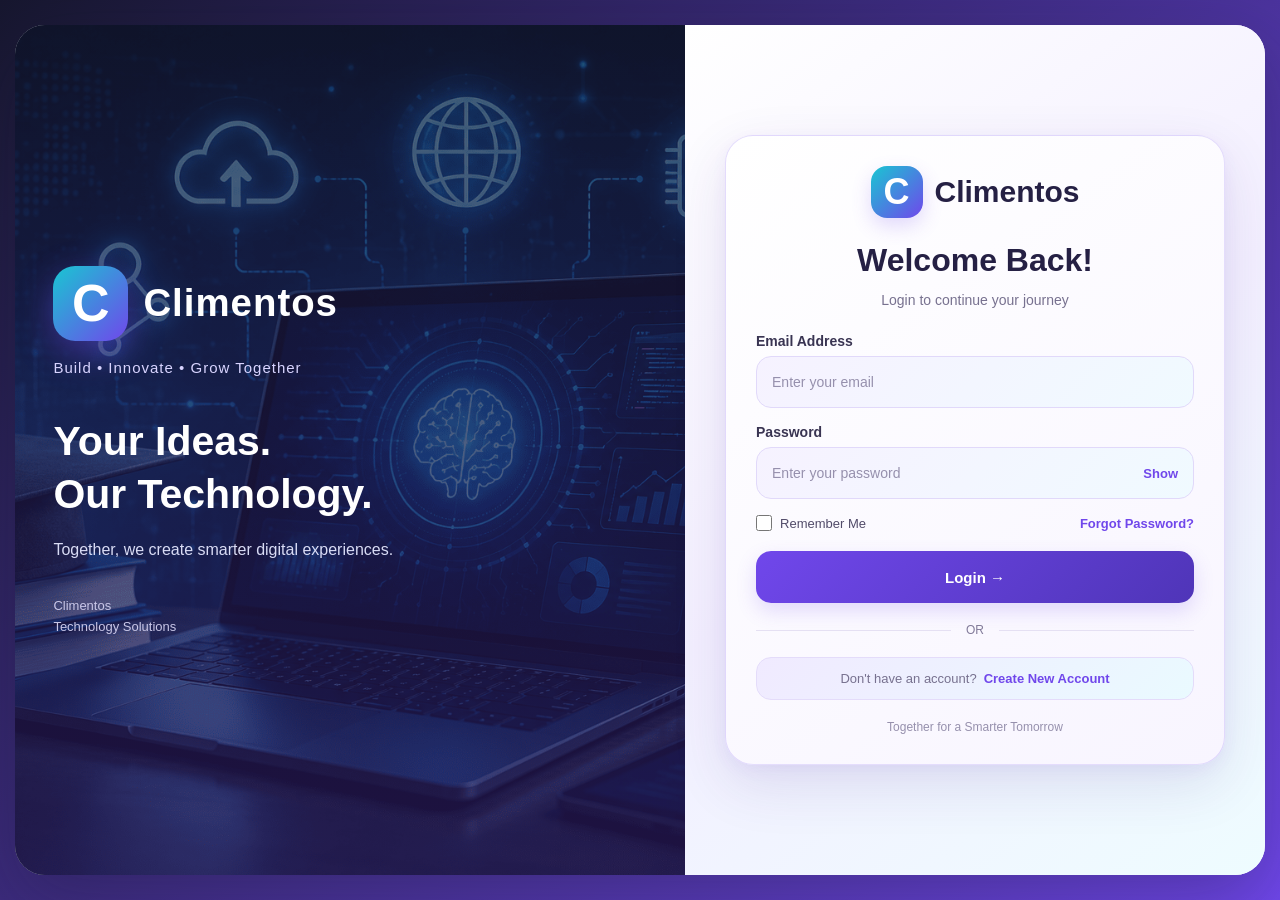
==== commit 51aafd68: "Complete Climentos login system" ====
--- a/01-frontend/index.html
+++ b/01-frontend/index.html
@@ -3,7 +3,7 @@
 
 <head>
 
-    <!-- Character encoding -->
+
 
     <meta charset="UTF-8">
 
@@ -511,8 +511,8 @@
                 </div>
 
 
-<!-- 
-              create account view -->
+     
+             <!--  create account view -->
 
                 <div id="signupView" class="hidden-view">
 
--- a/01-frontend/css/style.css
+++ b/01-frontend/css/style.css
@@ -1,4 +1,4 @@
-/* page reset */
+ /* PAGE RESET */
 
 * {
     margin: 0;
@@ -6,38 +6,36 @@
     box-sizing: border-box;
 }
 
-
-    /* body */
+/* BODY */
 
 body {
-
-    font-family:  sans-serif;
-
-    min-height: 100vh;
+    font-family: Arial, sans-serif;
+
+    width: 100%;
+    height: 100vh;
+    height: 100dvh;
 
     display: flex;
-
     justify-content: center;
-
     align-items: center;
 
-    padding: 30px;
+    padding: 15px;
+
+    overflow: hidden;
 
     background: linear-gradient(
         135deg,
-    #0072ff,
-    #00c6ff,
-    #7c3aed,
-    #0072ff);
-    
+        #17172f,
+        #7047eb,
+        #19c6d2,
+        #17172f
+    );
 
     background-size: 300% 300%;
 
-    animation: backgroundMove 4s linear infinite;
-
-}
-
-/* animated background */
+    animation: backgroundMove 6s ease infinite;
+}
+ /* ANIMATED BACKGROUND */
 
 @keyframes backgroundMove {
 
@@ -55,97 +53,86 @@
 
 }
 
-
-/* main container */
+ /* MAIN LOGIN CONTAINER */
 
 .login-container {
 
     width: 100%;
-
-    max-width: 1200px;
-
-    min-height: 650px;
+    max-width: 1400px;
+
+    height: 100%;
+    max-height: 850px;
+
+    min-height: 0;
 
     display: flex;
 
-    background: white;
-
-    border-radius: 25px;
+    background: #ffffff;
+
+    border-radius: 30px;
 
     overflow: hidden;
 
-    box-shadow: 0 20px 60px rgba(
-        0,
-        40,
-        100,
-        0.15
+    box-shadow: 0 25px 70px rgba(
+        23,
+        23,
+        47,
+        0.30
     );
 
 }
 
 
-/* left branding section */
+/* LEFT BRANDING SECTION */
 
 .branding-section {
 
-    flex: 1;
+    flex: 1.15;
 
     min-width: 0;
-
-    min-height: 650px;
+    min-height: 0;
 
     position: relative;
 
     display: flex;
-
     align-items: center;
-
     justify-content: center;
 
-    padding: 45px;
-
-    color: white;
-
-
-    /* BACKGROUND IMAGE */
+    padding: clamp(20px, 3vw, 45px);
+
+    color: #ffffff;
 
     background-image:
-
         linear-gradient(
-            rgba(3, 25, 75, 0.45),
-            rgba(2, 20, 65, 0.55)
+            rgba(23, 23, 47, 0.65),
+            rgba(42, 25, 90, 0.70)
         ),
-
         url("../images/brand-bg2.png");
 
-
     background-size: cover;
-
     background-position: center;
-
     background-repeat: no-repeat;
 
 }
 
-
-/* branding content */
+/* 
+BRANDING CONTENT */
 
 .branding-content {
 
     width: 100%;
 
     position: relative;
-
     z-index: 2;
 
 }
 
-/* company logo */
+/* 
+COMPANY LOGO */
 
 .brand-logo {
 
     display: flex;
-
     align-items: center;
 
     gap: 15px;
@@ -154,88 +141,85 @@
 
 }
 
-/* logo icon */
+
+/* LOGO ICON */
 
 .logo-icon {
 
-    width: 65px;
-
-    height: 65px;
+    width: 75px;
+    height: 75px;
+
+    flex-shrink: 0;
 
     display: flex;
-
     align-items: center;
-
     justify-content: center;
 
-    border-radius: 18px;
+    border-radius: 22px;
 
     background: linear-gradient(
         135deg,
-        #00c6ff,
-        #0072ff
+        #19c6d2,
+        #7047eb
     );
 
-    box-shadow: 0 8px 25px rgba(
-        0,
-        160,
-        255,
-        0.35
+    box-shadow: 0 12px 35px rgba(
+        112,
+        71,
+        235,
+        0.40
     );
 
 }
 
 
-/* C logo */
+/* C LOGO */
 
 .logo-icon span {
 
-    font-size: 45px;
-
-    font-weight: 700;
-
-    color: white;
+    font-size: 52px;
+    font-weight: 800;
+
+    color: #ffffff;
 
     line-height: 1;
 
 }
 
-
-/* company name */
+/* COMPANY NAME */
 
 .brand-name {
 
-    font-size: 35px;
-
-    font-weight: 700;
+    font-size: clamp(28px, 3vw, 42px);
+    font-weight: 800;
 
     letter-spacing: 1px;
 
-    color: white;
-
-}
-
-
-/* tagline */
+    color: #ffffff;
+
+}
+
+
+/* BRAND TAGLINE */
 
 .brand-tagline {
 
-    font-size: 14px;
-
+    font-size: 15px;
     letter-spacing: 1px;
 
-    color: #c7e7ff;
-
-    margin-bottom: 100px;
-
-}
-
-
-/* brand message */
+    line-height: 1.6;
+
+    color: #d8d4ff;
+
+    margin-bottom: 35px;
+
+}
+
+ /* BRAND MESSAGE */
 
 .brand-message {
 
-    margin-bottom: 100px;
+    margin-bottom: 35px;
 
 }
 
@@ -244,11 +228,12 @@
 
 .brand-message h1 {
 
-    font-size: 38px;
-
-    font-weight: 700;
-
-    line-height: 1.5;
+    font-size: clamp(30px, 3.2vw, 44px);
+    font-weight: 800;
+
+    line-height: 1.3;
+
+    color: #ffffff;
 
     margin-bottom: 15px;
 
@@ -259,387 +244,494 @@
 
 .brand-message p {
 
-    font-size: 15px;
-
-    line-height: 1.8;
-
-    color: #dbeafe;
-
-    max-width: 350px;
-
-}
-
-/* brand footer */
+    font-size: 16px;
+
+    line-height: 1.7;
+
+    color: #d9dcf5;
+
+    max-width: 430px;
+
+}
+
+/* 
+ BRAND FOOTER */
 
 .brand-footer {
 
     display: flex;
-
     flex-direction: column;
 
-    gap: 5px;
-
-    font-size: 12px;
-
-    color: #c7e7ff;
-
-}
-
-
-/* right login section */
+    gap: 6px;
+
+    font-size: 13px;
+
+    color: #c9c7e8;
+
+}
+
+ /* RIGHT LOGIN SECTION */
+
 .login-section {
 
     flex: 1;
 
     min-width: 0;
+    min-height: 0;
 
     display: flex;
-
     align-items: center;
-
     justify-content: center;
 
-    padding: 40px;
-
-    background: #ffffff;
-
-}
-
-/* login card */
+    padding: clamp(15px, 2.5vw, 35px);
+
+    background: linear-gradient(
+        145deg,
+        #ffffff,
+        #f3efff,
+        #eefcff
+    );
+
+}
+
+
+/* LOGIN CARD */
 
 .login-card {
 
     width: 100%;
-
-    max-width: 420px;
-
-}
-
-
-/* login logo */
+    max-width: 500px;
+
+    max-height: 100%;
+
+    padding: clamp(18px, 2.5vw, 30px);
+
+    position: relative;
+
+    overflow-y: auto;
+
+    background: linear-gradient(
+        145deg,
+        #ffffff,
+        #f8f5ff
+    );
+
+    border: 1px solid rgba(
+        112,
+        71,
+        235,
+        0.18
+    );
+
+    border-radius: 28px;
+
+    box-shadow:
+        0 20px 55px rgba(
+            65,
+            42,
+            130,
+            0.12
+        ),
+        0 5px 15px rgba(
+            112,
+            71,
+            235,
+            0.06
+        );
+
+    animation: cardEntrance 0.8s ease both;
+
+}
+
+ /* LOGIN CARD ANIMATION */
+
+@keyframes cardEntrance {
+
+    from {
+        opacity: 0;
+
+        transform: translateY(25px) scale(0.97);
+    }
+
+    to {
+        opacity: 1;
+
+        transform: translateY(0) scale(1);
+    }
+
+}
+
+
+/* LOGIN LOGO */
 
 .login-logo {
 
     display: flex;
-
     align-items: center;
-
     justify-content: center;
 
-    gap: 10px;
-
-    margin-bottom: 35px;
-
-}
-
-
-/* LOGIN C */
+    gap: 12px;
+
+    margin-bottom: 22px;
+
+}
+
+
+/* LOGIN LOGO ICON */
 
 .login-logo-icon {
 
-    width: 45px;
-
-    height: 45px;
-
-    border-radius: 13px;
+    width: 52px;
+    height: 52px;
+
+    flex-shrink: 0;
+
+    border-radius: 16px;
 
     display: flex;
-
     align-items: center;
-
     justify-content: center;
 
     background: linear-gradient(
         135deg,
-        #00c6ff,
-        #0072ff
+        #19c6d2,
+        #7047eb
     );
 
-    color: white;
+    color: #ffffff;
+
+    font-size: 36px;
+    font-weight: 800;
+
+    box-shadow: 0 8px 20px rgba(
+        112,
+        71,
+        235,
+        0.20
+    );
+
+}
+
+
+/* LOGIN COMPANY NAME */
+
+.login-logo h2 {
 
     font-size: 30px;
-
+    font-weight: 800;
+
+    color: #252044;
+
+}
+
+
+/* WELCOME HEADING */
+
+.welcome-heading {
+
+    text-align: center;
+
+    font-size: clamp(27px, 2.5vw, 34px);
+    line-height: 1.3;
+
+    color: #252044;
+
+    margin-bottom: 8px;
+
+}
+
+
+/* WELCOME TEXT */
+
+.welcome-text {
+
+    text-align: center;
+
+    font-size: 14px;
+    line-height: 1.6;
+
+    color: #77718f;
+
+    margin-bottom: 22px;
+
+}
+
+
+/* INPUT GROUP */
+
+.input-group {
+
+    margin-bottom: 16px;
+
+}
+
+
+/* INPUT LABEL */
+
+.input-group label {
+
+    display: block;
+
+    font-size: 14px;
     font-weight: 700;
 
-}
-
-
-/* LOGIN COMPANY NAME */
-
-.login-logo h2 {
-
-    font-size: 25px;
-
-    color: #12336a;
-
-    font-weight: 700;
-
-}
-
-
-/* welcome-heading */
-
-.welcome-heading {
-
-    text-align: center;
-
-    font-size: 30px;
-
-    color: #12336a;
-
-    margin-bottom: 10px;
-
-}
-
-
-/* WELCOME TEXT */
-
-.welcome-text {
-
-    text-align: center;
-
+    color: #393452;
+
+    margin-bottom: 7px;
+
+}
+
+
+
+   /* INPUT FIELDS */
+
+
+.input-group input {
+
+    width: 100%;
+    height: 52px;
+
+    padding: 0 15px;
+
+    border: 1px solid #e1d9fa;
+
+    border-radius: 15px;
+
+    font-family: inherit;
     font-size: 14px;
 
-    color: #64748b;
-
-    margin-bottom: 35px;
-
-}
-
-/* input group */
-
-.input-group {
-
-    margin-bottom: 22px;
-
-}
-
-
-/* INPUT LABEL */
-
-.input-group label {
-
-    display: block;
-
-    font-size: 13px;
-
-    font-weight: 500;
-
-    color: #334155;
-
-    margin-bottom: 8px;
-
-}
-
-
-/* INPUT */
-
-.input-group input {
-
-    width: 100%;
-
-    height: 52px;
-
-    padding: 0 15px;
-
-    border: 1px solid #d6e0ee;
-
-    border-radius: 12px;
-
-    font-family: inherit;
-
-    font-size: 14px;
-
     outline: none;
-
-    background: #f8fbff;
-
-    transition: all 0.3s ease;
-
-}
-
-
-/* INPUT FOCUS */
-
-.input-group input:focus {
-
-    border-color: #0072ff;
-
-    background: white;
-
-    box-shadow: 0 0 0 4px rgba(
-        0,
-        114,
-        255,
-        0.10
-    );
-
-}
-
-
-/* password-container */
-
-.password-container {
-
-    position: relative;
-
-}
-
-
-/* PASSWORD INPUT */
-
-.password-container input {
-
-    padding-right: 75px;
-
-}
-
-
-/* SHOW / HIDE BUTTON */
-
-.password-toggle {
-
-    position: absolute;
-
-    right: 12px;
-
-    top: 50%;
-
-    transform: translateY(-50%);
-
-    border: none;
-
-    background: transparent;
-
-    color: #0072ff;
-
-    font-family: inherit;
-
-    font-size: 12px;
-
-    font-weight: 600;
-
-    cursor: pointer;
-
-}
-
-
-/* login options */
-
-.login-options {
-
-    display: flex;
-
-    align-items: center;
-
-    justify-content: space-between;
-
-    gap: 10px;
-
-    margin: 10px 0 25px;
-
-}
-
-
-/* REMEMBER ME */
-
-.remember-label {
-
-    display: flex;
-
-    align-items: center;
-
-    gap: 8px;
-
-    font-size: 12px;
-
-    color: #334155;
-
-    cursor: pointer;
-
-}
-
-
-/* CHECKBOX */
-
-.remember-label input {
-
-    accent-color: #0072ff;
-
-    width: 15px;
-
-    height: 15px;
-
-}
-
-
-/* TEXT LINKS */
-
-.text-link {
-
-    border: none;
-
-    background: transparent;
-
-    color: #0072ff;
-
-    font-family: inherit;
-
-    font-size: 12px;
-
-    font-weight: 600;
-
-    cursor: pointer;
-
-}
-
-
-/* LINK HOVER */
-
-.text-link:hover {
-
-    text-decoration: underline;
-
-}
-
-
-/* login button */
-
-.login-button {
-
-    width: 100%;
-
-    height: 52px;
-
-    border: none;
-
-    border-radius: 12px;
 
     background: linear-gradient(
         135deg,
-        #0072ff,
-        #00a6ff
+        #f6f2ff,
+        #f0faff
     );
 
-    color: white;
+    color: #252044;
+
+    transition:
+        border-color 0.3s ease,
+        background 0.3s ease,
+        box-shadow 0.3s ease,
+        transform 0.3s ease;
+
+}
+
+
+/* INPUT PLACEHOLDER */
+
+.input-group input::placeholder {
+
+    color: #9690ad;
+
+}
+
+
+/* INPUT FOCUS */
+
+.input-group input:focus {
+
+    border-color: #7047eb;
+
+    background: #ffffff;
+
+    box-shadow: 0 0 0 4px rgba(
+        112,
+        71,
+        235,
+        0.13
+    );
+
+    transform: translateY(-1px);
+
+}
+
+
+
+   /*  PASSWORD CONTAINER */
+
+
+.password-container {
+
+    position: relative;
+
+}
+
+
+/* PASSWORD INPUT */
+
+.password-container input {
+
+    padding-right: 85px;
+
+}
+
+
+/* SHOW / HIDE BUTTON */
+
+.password-toggle {
+
+    position: absolute;
+
+    right: 16px;
+    top: 50%;
+
+    transform: translateY(-50%);
+
+    border: none;
+
+    background: transparent;
+
+    color: #7047eb;
 
     font-family: inherit;
-
+    font-size: 13px;
+    font-weight: 700;
+
+    cursor: pointer;
+
+    transition: color 0.3s ease;
+
+}
+
+
+/* PASSWORD TOGGLE HOVER */
+
+.password-toggle:hover {
+
+    color: #19aeb9;
+
+}
+
+
+
+   /*  LOGIN OPTIONS */
+
+
+.login-options {
+
+    display: flex;
+
+    align-items: center;
+    justify-content: space-between;
+
+    gap: 10px;
+
+    margin: 10px 0 20px;
+
+}
+
+
+/* REMEMBER ME */
+
+.remember-label {
+
+    display: flex;
+
+    align-items: center;
+
+    gap: 8px;
+
+    font-size: 13px;
+
+    color: #514b69;
+
+    cursor: pointer;
+
+}
+
+
+/* CHECKBOX */
+
+.remember-label input {
+
+    accent-color: #7047eb;
+
+    width: 16px;
+    height: 16px;
+
+}
+
+
+
+   /* TEXT LINKS */
+
+
+.text-link {
+
+    border: none;
+
+    background: transparent;
+
+    color: #7047eb;
+
+    font-family: inherit;
+    font-size: 13px;
+    font-weight: 700;
+
+    cursor: pointer;
+
+    transition: color 0.3s ease;
+
+}
+
+
+/* LINK HOVER */
+
+.text-link:hover {
+
+    color: #19aeb9;
+
+    text-decoration: underline;
+
+}
+
+
+
+   /* 23. LOGIN BUTTON */
+
+
+.login-button {
+
+    width: 100%;
+    min-height: 52px;
+
+    border: none;
+
+    border-radius: 15px;
+
+    background: linear-gradient(
+        135deg,
+        #7047eb,
+        #4f35b8
+    );
+
+    color: #ffffff;
+
+    font-family: inherit;
     font-size: 15px;
-
-    font-weight: 600;
+    font-weight: 700;
 
     cursor: pointer;
 
     display: flex;
-
     align-items: center;
-
     justify-content: center;
 
     gap: 12px;
 
-    transition: all 0.3s ease;
+    box-shadow: 0 8px 20px rgba(
+        112,
+        71,
+        235,
+        0.18
+    );
+
+    transition:
+        transform 0.3s ease,
+        box-shadow 0.3s ease,
+        background 0.3s ease;
 
 }
 
@@ -648,302 +740,785 @@
 
 .login-button:hover {
 
+    transform: translateY(-3px);
+
+    background: linear-gradient(
+        135deg,
+        #5c35d5,
+        #3f299e
+    );
+
+    box-shadow: 0 12px 28px rgba(
+        112,
+        71,
+        235,
+        0.30
+    );
+
+}
+
+
+/* BUTTON ACTIVE */
+
+.login-button:active {
+
+    transform: translateY(0);
+
+}
+
+
+
+   /* 24. DIVIDER */
+
+
+.divider {
+
+    display: flex;
+
+    align-items: center;
+
+    gap: 15px;
+
+    margin: 20px 0;
+
+}
+
+
+/* DIVIDER LINES */
+
+.divider span {
+
+    flex: 1;
+
+    height: 1px;
+
+    background: #e5e0f3;
+
+}
+
+
+/* OR TEXT */
+
+.divider p {
+
+    font-size: 12px;
+
+    color: #817a99;
+
+}
+
+
+
+   /*  CREATE ACCOUNT SECTION */
+
+
+.create-account {
+
+    display: flex;
+
+    align-items: center;
+    justify-content: center;
+
+    flex-wrap: wrap;
+
+    gap: 7px;
+
+    font-size: 13px;
+
+    margin-bottom: 20px;
+
+    padding: 13px 10px;
+
+    border-radius: 15px;
+
+    background: linear-gradient(
+        135deg,
+        #f0eaff,
+        #eafaff
+    );
+
+    border: 1px solid #e4dcfa;
+
+}
+
+
+/* CREATE ACCOUNT DESCRIPTION */
+
+.create-account p {
+
+    color: #77718f;
+
+}
+
+
+
+   /* 26. HIDDEN FORM VIEWS */
+
+
+.hidden-view {
+
+    display: none;
+
+}
+
+
+   /* BACK TO LOGIN BUTTON */
+
+
+.back-button {
+
+    width: 100%;
+
+    margin-top: 15px;
+
+    min-height: 45px;
+
+    padding: 12px;
+
+    border: 1px solid #ddd6fe;
+
+    border-radius: 13px;
+
+    background: #ffffff;
+
+    color: #7047eb;
+
+    font-family: inherit;
+    font-size: 14px;
+    font-weight: 700;
+
+    cursor: pointer;
+
+    transition:
+        background 0.3s ease,
+        border-color 0.3s ease,
+        transform 0.3s ease;
+
+}
+
+
+/* BACK BUTTON HOVER */
+
+.back-button:hover {
+
+    background: #f5f3ff;
+
+    border-color: #7047eb;
+
     transform: translateY(-2px);
 
-    box-shadow: 0 10px 25px rgba(
-        0,
-        114,
-        255,
-        0.25
-    );
-
-}
-
-
-/* divider */
-
-.divider {
-
-    display: flex;
-
-    align-items: center;
-
-    gap: 15px;
-
-    margin: 25px 0;
-
-}
-
-
-/* DIVIDER LINES */
-
-.divider span {
-
-    flex: 1;
-
-    height: 1px;
-
-    background: #e2e8f0;
-
-}
-
-
-/* OR TEXT */
-
-.divider p {
+}
+
+
+    /* LOGIN FOOTER */
+
+
+.login-footer {
+
+    text-align: center;
 
     font-size: 12px;
 
-    color: #64748b;
-
-}
-
-/* create account */
-
-.create-account {
-
-    display: flex;
-
-    align-items: center;
-
-    justify-content: center;
-
-    flex-wrap: wrap;
-
-    gap: 5px;
-
-    font-size: 12px;
-
-    margin-bottom: 35px;
-
-}
-
-
-/* DESCRIPTION */
-
-.create-account p {
-
-    color: #64748b;
-
-}
-
-
-/* hidden form views */
-
-.hidden-view {
-
-    display: none;
-
-}
-/* 
-back to login */
-
-.back-button {
-
-    width: 100%;
-
-    margin-top: 20px;
-
-    padding: 12px;
-
-    border: 1px solid #d6e0ee;
-
-    border-radius: 10px;
-
-    background: white;
-
-    color: #0072ff;
-
-    font-family: inherit;
-
-    font-size: 13px;
-
-    font-weight: 600;
-
-    cursor: pointer;
-
-    transition: 0.3s;
-
-}
-
-
-/* BACK BUTTON HOVER */
-
-.back-button:hover {
-
-    background: #f0f7ff;
-
-    border-color: #0072ff;
-
-}
-
-
-/* login footer */
-
-.login-footer {
-
-    text-align: center;
-
-    font-size: 11px;
-
-    color: #94a3b8;
-
-    margin-top: 25px;
-
-}
-
-
-/* responsive design */
-
-@media (max-width: 900px) {
-
+    color: #9690ad;
+
+    margin-top: 18px;
+
+}
+
+
+
+   /* TABLET RESPONSIVE DESIGN */
+
+
+@media (max-width: 1100px) {
+
+    body {
+
+        padding: 12px;
+
+    }
 
     .login-container {
 
+        max-width: 100%;
+
+        min-height: 0;
+
+    }
+
+    .branding-section {
+
+        min-height: 0;
+
+        padding: 25px;
+
+    }
+
+    .brand-name {
+
+        font-size: 34px;
+
+    }
+
+    .logo-icon {
+
+        width: 65px;
+        height: 65px;
+
+    }
+
+    .logo-icon span {
+
+        font-size: 45px;
+
+    }
+
+    .brand-message h1 {
+
+        font-size: 34px;
+
+    }
+
+    .login-section {
+
+        padding: 20px;
+
+    }
+
+    .login-card {
+
+        max-width: 480px;
+
+        padding: 22px;
+
+    }
+
+}
+
+
+
+   /* TABLET AND SMALL SCREEN DESIGN */
+
+
+@media (max-width: 850px) {
+
+    body {
+
+        padding: 12px;
+
+    }
+
+    .login-container {
+
         flex-direction: column;
 
-        max-width: 600px;
-
-    }
-
+        max-width: 650px;
+
+        min-height: 0;
+
+    }
 
     .branding-section {
 
-        min-height: 350px;
-
-        padding: 35px;
-
-    }
-
+        flex: 0 0 38%;
+
+        width: 100%;
+
+        min-height: 0;
+
+        padding: 20px;
+
+        background-position: center;
+
+    }
+
+    .brand-logo {
+
+        gap: 10px;
+
+        margin-bottom: 10px;
+
+    }
+
+    .logo-icon {
+
+        width: 55px;
+        height: 55px;
+
+        border-radius: 15px;
+
+    }
+
+    .logo-icon span {
+
+        font-size: 38px;
+
+    }
+
+    .brand-name {
+
+        font-size: 28px;
+
+    }
 
     .brand-tagline {
 
-        margin-bottom: 45px;
-
-    }
-
+        font-size: 12px;
+
+        margin-bottom: 15px;
+
+    }
 
     .brand-message {
 
-        margin-bottom: 45px;
-
-    }
-
+        margin-bottom: 15px;
+
+    }
 
     .brand-message h1 {
 
+        font-size: 27px;
+
+        margin-bottom: 8px;
+
+    }
+
+    .brand-message p {
+
+        font-size: 13px;
+
+        line-height: 1.5;
+
+    }
+
+    .brand-footer {
+
+        font-size: 11px;
+
+        gap: 4px;
+
+    }
+
+    .login-section {
+
+        flex: 1 1 62%;
+
+        width: 100%;
+
+        min-height: 0;
+
+        padding: 15px;
+
+    }
+
+    .login-card {
+
+        max-width: 520px;
+
+        padding: 20px;
+
+    }
+
+}
+
+
+   /*  MOBILE RESPONSIVE DESIGN */
+
+
+@media (max-width: 480px) {
+
+    body {
+
+        padding: 8px;
+
+    }
+
+    .login-container {
+
+        border-radius: 20px;
+
+    }
+
+    .branding-section {
+
+        flex: 0 0 35%;
+
+        min-height: 0;
+
+        padding: 15px;
+
+    }
+
+    .brand-logo {
+
+        gap: 8px;
+
+        margin-bottom: 8px;
+
+    }
+
+    .logo-icon {
+
+        width: 42px;
+        height: 42px;
+
+        border-radius: 12px;
+
+    }
+
+    .logo-icon span {
+
         font-size: 30px;
 
     }
 
+    .brand-name {
+
+        font-size: 23px;
+
+    }
+
+    .brand-tagline {
+
+        font-size: 10px;
+
+        line-height: 1.4;
+
+        margin-bottom: 10px;
+
+    }
+
+    .brand-message {
+
+        margin-bottom: 10px;
+
+    }
+
+    .brand-message h1 {
+
+        font-size: 23px;
+
+        line-height: 1.3;
+
+        margin-bottom: 6px;
+
+    }
+
+    .brand-message p {
+
+        font-size: 11px;
+
+        line-height: 1.4;
+
+    }
+
+    .brand-footer {
+
+        font-size: 9px;
+
+        gap: 3px;
+
+    }
 
     .login-section {
 
-        padding: 40px 30px;
-
-    }
-
-}
-
-
-/* mobile design */
-
-@media (max-width: 480px) {
-
+        flex: 1 1 65%;
+
+        padding: 10px;
+
+    }
+
+    .login-card {
+
+        padding: 15px 12px;
+
+        border-radius: 18px;
+
+    }
+
+    .login-logo {
+
+        margin-bottom: 15px;
+
+        gap: 8px;
+
+    }
+
+    .login-logo-icon {
+
+        width: 38px;
+        height: 38px;
+
+        border-radius: 11px;
+
+        font-size: 27px;
+
+    }
+
+    .login-logo h2 {
+
+        font-size: 23px;
+
+    }
+
+    .welcome-heading {
+
+        font-size: 24px;
+
+        margin-bottom: 6px;
+
+    }
+
+    .welcome-text {
+
+        font-size: 11px;
+
+        line-height: 1.4;
+
+        margin-bottom: 15px;
+
+    }
+
+    .input-group {
+
+        margin-bottom: 12px;
+
+    }
+
+    .input-group label {
+
+        font-size: 11px;
+
+        margin-bottom: 5px;
+
+    }
+
+    .input-group input {
+
+        height: 43px;
+
+        padding: 0 10px;
+
+        font-size: 12px;
+
+        border-radius: 11px;
+
+    }
+
+    .password-container input {
+
+        padding-right: 65px;
+
+    }
+
+    .password-toggle {
+
+        right: 10px;
+
+        font-size: 10px;
+
+    }
+
+    .login-options {
+
+        gap: 6px;
+
+        margin: 8px 0 14px;
+
+    }
+
+    .remember-label {
+
+        gap: 5px;
+
+        font-size: 10px;
+
+    }
+
+    .remember-label input {
+
+        width: 13px;
+        height: 13px;
+
+    }
+
+    .text-link {
+
+        font-size: 10px;
+
+    }
+
+    .login-button {
+
+        min-height: 44px;
+
+        font-size: 13px;
+
+        border-radius: 11px;
+
+    }
+
+    .divider {
+
+        gap: 10px;
+
+        margin: 14px 0;
+
+    }
+
+    .divider p {
+
+        font-size: 10px;
+
+    }
+
+    .create-account {
+
+        font-size: 10px;
+
+        gap: 5px;
+
+        margin-bottom: 12px;
+
+        padding: 10px 6px;
+
+        border-radius: 11px;
+
+    }
+
+    .back-button {
+
+        min-height: 38px;
+
+        margin-top: 12px;
+
+        padding: 9px;
+
+        font-size: 11px;
+
+    }
+
+    .login-footer {
+
+        font-size: 9px;
+
+        margin-top: 12px;
+
+    }
+
+}
+
+
+   /*  EXTRA SMALL MOBILE DESIGN */
+
+
+@media (max-width: 360px) {
 
     body {
 
-        padding: 12px;
-
-    }
-
+        padding: 5px;
+
+    }
 
     .login-container {
 
-        border-radius: 18px;
-
-    }
-
+        border-radius: 16px;
+
+    }
 
     .branding-section {
 
-        min-height: 300px;
-
-        padding: 25px;
-
-    }
-
-
-    .logo-icon {
-
-        width: 50px;
-
-        height: 50px;
-
-    }
-
-
-    .logo-icon span {
-
-        font-size: 35px;
-
-    }
-
+        padding: 10px;
+
+    }
 
     .brand-name {
 
-        font-size: 25px;
-
-    }
-
-
-    .brand-tagline {
-
-        font-size: 11px;
-
-        margin-bottom: 35px;
-
-    }
-
-
-    .brand-message {
-
-        margin-bottom: 35px;
-
-    }
-
+        font-size: 20px;
+
+    }
 
     .brand-message h1 {
 
-        font-size: 25px;
-
-    }
-
+        font-size: 20px;
+
+    }
 
     .brand-message p {
 
-        font-size: 12px;
-
-    }
-
+        font-size: 10px;
+
+    }
 
     .login-section {
 
-        padding: 30px 20px;
-
-    }
-
+        padding: 7px;
+
+    }
+
+    .login-card {
+
+        padding: 12px 9px;
+
+    }
+
+    .login-logo h2 {
+
+        font-size: 21px;
+
+    }
 
     .welcome-heading {
 
-        font-size: 25px;
-
-    }
-
+        font-size: 22px;
+
+    }
+
+    .input-group input {
+
+        height: 40px;
+
+    }
 
     .login-options {
 
-        flex-wrap: wrap;
+        align-items: center;
+
+    }
+
+}
+
+
+
+
+
+
+   /* ACCESSIBILITY */
+
+
+@media (prefers-reduced-motion: reduce) {
+
+    body {
+
+        animation: none;
+
+    }
+
+    .login-card {
+
+        animation: none;
+
+    }
+
+    *,
+    *::before,
+    *::after {
+
+        transition-duration: 0.01ms !important;
+
+        animation-duration: 0.01ms !important;
+
+        animation-iteration-count: 1 !important;
 
     }
 
